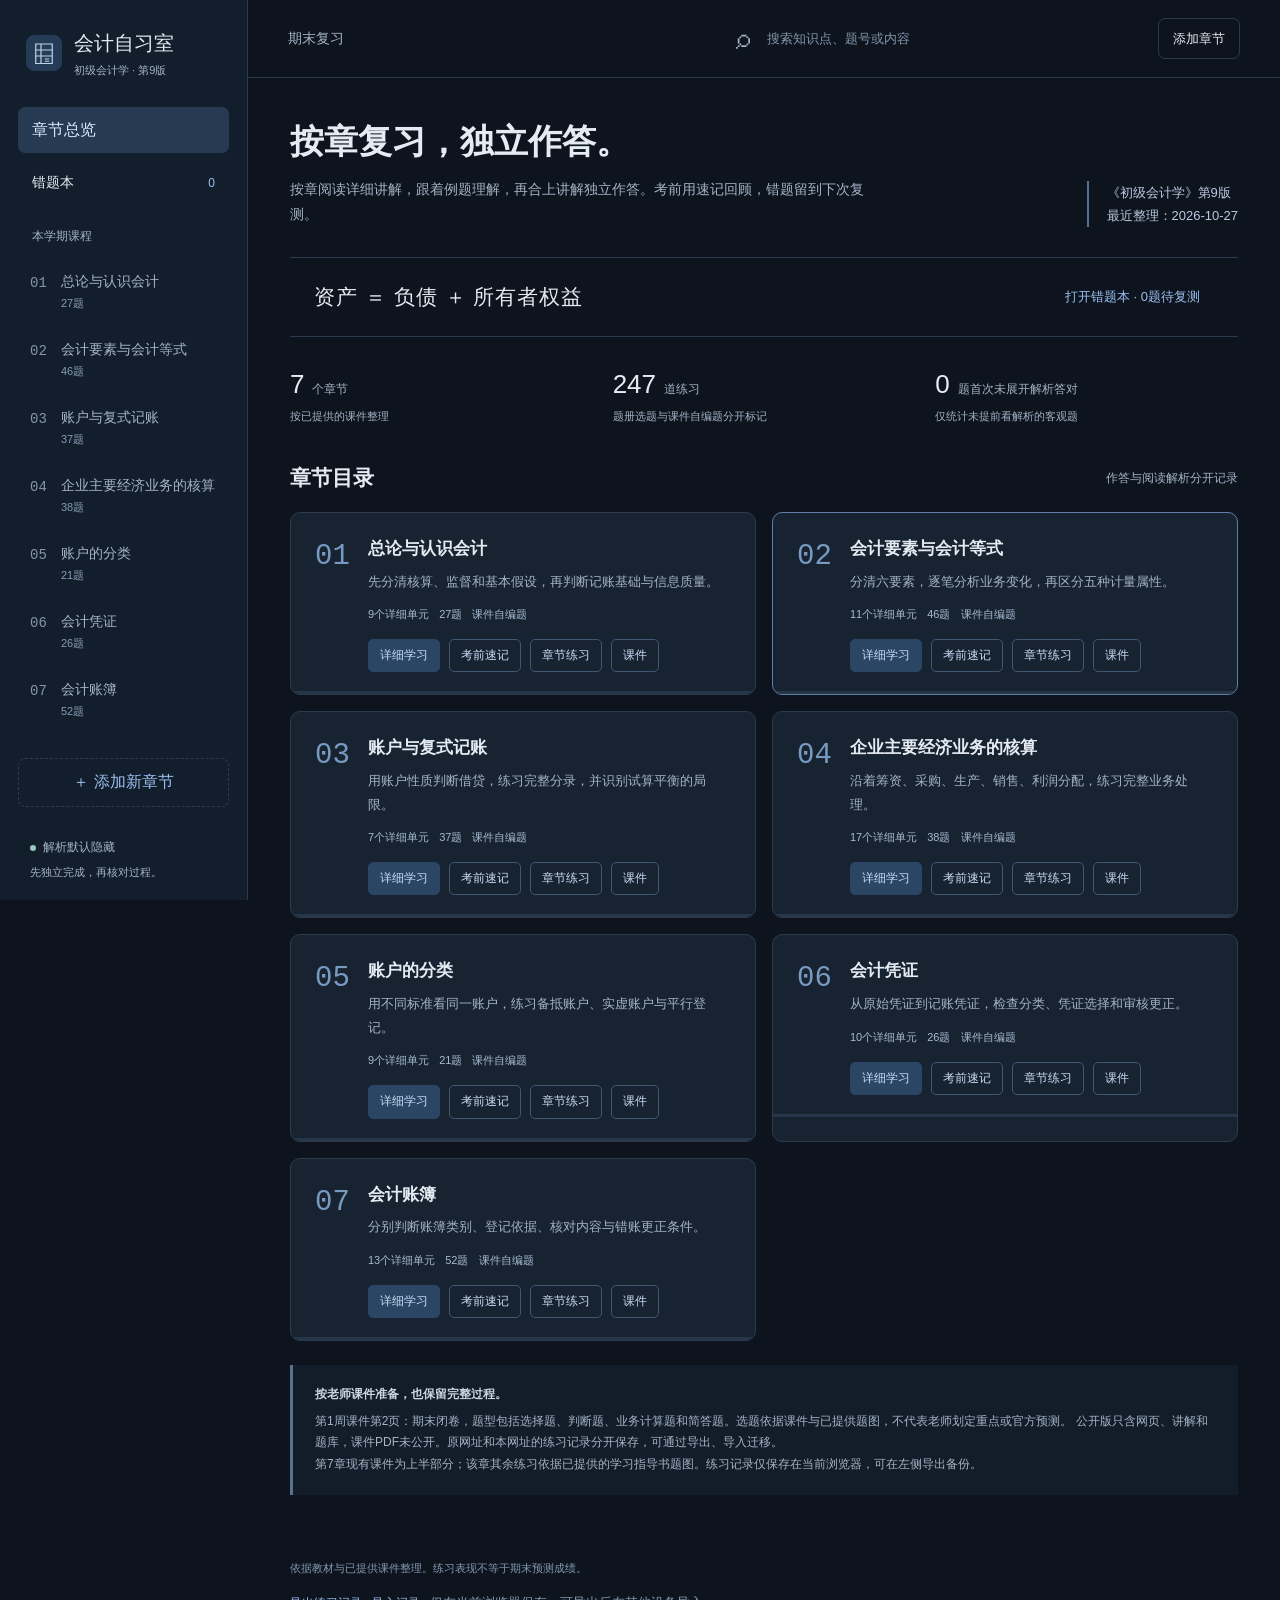
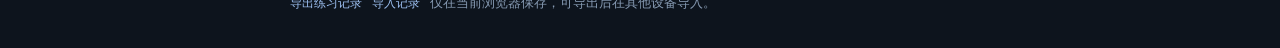
==== accounting/index.html @ 80d0d41a "Publish automatic explanations after submission" ====
<!doctype html>
<html lang="zh-CN">
<head>
<meta charset="utf-8">
<meta name="viewport" content="width=device-width,initial-scale=1">
<meta name="theme-color" content="#0d141d">
<meta name="description" content="《初级会计学》第9版期末复习。按章节学习知识点、独立做题和核对解析。">
<title>会计自习室｜初级会计学第9版</title>
<link rel="icon" href="icon.svg" type="image/svg+xml">
<link rel="stylesheet" href="style.css">
<link rel="stylesheet" href="learning.css">
<script src="logic.js" defer></script><script src="learning.js" defer></script><script src="app.js?v=20261027-submit" defer></script>
</head>
<body>
<a class="skip" href="#content">跳到内容</a>
<aside class="sidebar" aria-label="课程导航">
  <a class="brand" href="#home"><img src="icon.svg" alt="" width="36" height="36"><span>会计自习室<small>初级会计学 · 第9版</small></span></a>
  <a class="nav-home" href="#home">章节总览</a><a class="nav-wrongs" href="#wrongs">错题本 <span id="wrong-badge">0</span></a>
  <p class="side-caption">本学期课程</p><nav id="chapter-nav" aria-label="章节目录"></nav>
  <button class="add-chapter" data-action="add">＋ 添加新章节</button>
  <div class="side-bottom"><span class="status-dot"></span>解析默认隐藏<p>先独立完成，再核对过程。</p><button class="text-button" data-action="export">导出练习记录</button><button class="text-button" data-action="import">导入记录</button><small>练习记录保存在当前浏览器。</small></div>
</aside>
<div class="workspace">
 <header class="topbar"><a href="#home" class="mobile-brand">会计自习室</a><span class="top-caption">期末复习</span><label class="search-label"><span aria-hidden="true">⌕</span><input id="search" type="search" placeholder="搜索知识点、题号或内容" aria-label="搜索知识点、题号或内容"></label><button class="quiet-button" data-action="add">添加章节</button></header>
 <main id="content" tabindex="-1"><p class="loading">正在载入章节与题目……</p></main>
 <footer class="site-footer"><p>依据教材与已提供课件整理。练习表现不等于期末预测成绩。</p><p><button class="text-button" data-action="export">导出练习记录</button><button class="text-button" data-action="import">导入记录</button><span class="small">仅在当前浏览器保存，可导出后在其他设备导入。</span></p></footer>
</div>
<dialog id="add-dialog" aria-labelledby="add-title"><form id="update-form"><div class="dialog-heading"><h2 id="add-title">继续添加一章</h2><button type="button" data-action="close-dialog" class="icon-button" aria-label="关闭">×</button></div><p>把新课件发到创建本网站的那段对话。我会整理新章节，再更新同一个网址。</p><ol class="steps"><li>在原对话附上 PDF、PPT 或清晰截图。</li><li>说明章号、教材版本，以及老师要求的范围。</li><li>我核对课件，补知识点、题目和解析，再发布更新。</li></ol><div class="field-row"><label>章号<input id="new-number" type="number" min="1" max="99" required></label><label>章节名称<input id="new-title" placeholder="例如：成本计算" maxlength="80"></label></div><label>老师要求或你的薄弱点<textarea id="new-notes" rows="3" placeholder="可不填。例如：需要多练业务计算题。" maxlength="1000"></textarea></label><button class="primary" type="submit">生成可复制的更新请求</button><div id="update-result" hidden><label>连同课件一起发到原对话<textarea id="update-request" rows="7" readonly></textarea></label><button class="quiet-button" type="button" data-action="copy-update">复制请求</button></div><p class="muted small">按你选择的方式，通过对话更新；此页面不调用付费 API，也不会自动上传文件。</p></form></dialog>
<input id="import-file" type="file" accept="application/json,.json" hidden>
<div id="toast" role="status" aria-live="polite"></div>
</body></html>
---- accounting/style.css ----
:root{color-scheme:dark;--bg:#0d141d;--sidebar:#121e2b;--surface:#172331;--soft:#1c2b3c;--line:#2b3b4d;--text:#e5ebf2;--muted:#a4b3c6;--blue:#9cbff0;--mint:#98c9be;--warn:#e0bd8d;--red:#eda8a8}*{box-sizing:border-box}body{margin:0;background:var(--bg);color:var(--text);font:16px/1.8 DengXian,"Microsoft YaHei",sans-serif}button,input,select,textarea{font:inherit}button,a,input,select,textarea,summary{-webkit-tap-highlight-color:transparent}button{cursor:pointer}a{color:var(--blue);text-decoration:none}a:hover{text-decoration:underline}button{color:inherit}button:disabled{cursor:not-allowed;opacity:.45}button:focus-visible,a:focus-visible,input:focus-visible,textarea:focus-visible,select:focus-visible,summary:focus-visible{outline:3px solid var(--blue);outline-offset:4px}button,input,select,textarea{border:1px solid var(--line);border-radius:7px}input,textarea,select{background:#101b27;color:var(--text);padding:10px 12px;max-width:100%}textarea{resize:vertical}input::placeholder,textarea::placeholder{color:#8295ac}button{background:var(--soft);padding:9px 15px}button:hover{background:#263b52}h1,h2,h3,p{margin:0}h1,h2{font-family:"Noto Serif SC",SimSun,serif;font-weight:600}h1{font-size:34px;line-height:1.5}h2{font-size:24px;line-height:1.6}h3{font-size:18px;line-height:1.7}p+p{margin-top:12px}.muted{color:var(--muted)}.small{font-size:13px}.skip{position:fixed;top:-100px;left:20px;z-index:100;background:var(--blue);color:#101923;padding:12px}.skip:focus{top:10px}.sidebar{width:248px;position:fixed;inset:0 auto 0 0;background:var(--sidebar);padding:28px 18px 20px;display:flex;flex-direction:column;border-right:1px solid var(--line);overflow:auto}.brand{display:flex;gap:12px;align-items:center;color:var(--text);font-size:20px;line-height:1.5;padding:0 8px 28px}.brand:hover{text-decoration:none}.brand small{display:block;font-size:11px;color:var(--muted);margin-top:4px}.nav-home{display:block;color:var(--text);padding:9px 14px;border-radius:7px;margin-bottom:20px}.nav-home.active,.chapter-link.active{background:#263b52;color:#d8e8ff}.side-caption{font-size:12px;color:var(--muted);padding:0 14px;margin-bottom:8px}.chapter-link{display:flex;gap:11px;color:var(--muted);align-items:flex-start;padding:11px 12px;border-radius:7px;margin:3px 0;line-height:1.6}.chapter-link:hover{text-decoration:none;background:#1d2d40;color:var(--text)}.chapter-no{font:14px/1.8 Consolas,monospace;opacity:.8;min-width:20px;padding-top:1px}.chapter-link span:last-child{font-size:14px}.chapter-link small{display:block;font-size:11px;color:#879cb5;margin-top:3px}.add-chapter{margin-top:23px;border-style:dashed;background:transparent;color:var(--blue)}.side-bottom{margin-top:auto;padding:30px 12px 0;font-size:12px;color:var(--muted)}.side-bottom p{font-size:11px;margin:5px 0 10px}.side-bottom small{display:block;font-size:10px;margin-top:7px}.status-dot{display:inline-block;width:6px;height:6px;background:var(--mint);border-radius:50%;margin-right:7px}.text-button{border:0;background:transparent;padding:3px 0;color:var(--blue);font-size:12px;margin-right:10px}.workspace{margin-left:248px;min-height:100vh}.topbar{height:78px;border-bottom:1px solid var(--line);display:flex;align-items:center;gap:22px;padding:0 40px}.top-caption{font-size:14px;color:var(--muted)}.search-label{display:flex;align-items:center;gap:10px;margin-left:auto;width:min(400px,60%)}.search-label>span{font-size:28px;color:var(--muted)}.search-label input{width:100%;border:0;background:transparent;font-size:13px;padding:7px}.quiet-button{background:transparent;font-size:13px;padding:8px 14px}.mobile-brand{display:none}main{padding:38px 42px 44px;max-width:1400px;margin:0 auto;min-height:75vh}.loading{padding:100px 0;color:var(--muted)}.home-heading{display:flex;justify-content:space-between;gap:36px;align-items:flex-end}.home-heading .intro{max-width:600px}.home-heading .intro p{margin-top:10px;color:var(--muted);font-size:14px}.edition-stamp{border-left:2px solid #536f91;padding-left:18px;color:#bbcae0;font-size:13px;flex-shrink:0}.equation-strip{margin:30px 0 22px;padding:19px 24px;border-top:1px solid var(--line);border-bottom:1px solid var(--line);display:flex;align-items:center;justify-content:space-between;gap:15px}.equation{font:21px/1.6 Consolas,"Microsoft YaHei",sans-serif;letter-spacing:1px}.equation-note{font-size:12px;color:var(--muted)}.overview{display:grid;grid-template-columns:1fr 1fr 1fr;gap:20px;margin-bottom:30px}.overview>div{font-size:12px;color:var(--muted);padding:5px 0}.overview strong{font:26px/1.6 Consolas,sans-serif;color:var(--text);margin-right:8px}.overview small{display:block;font-size:11px;margin-top:2px}.section-heading{display:flex;align-items:center;justify-content:space-between;margin:12px 0 16px}.section-heading h2{font-size:21px}.section-heading span{font-size:12px;color:var(--muted)}.chapter-grid{display:grid;grid-template-columns:repeat(2,minmax(0,1fr));gap:16px}.chapter-card{background:var(--surface);border:1px solid var(--line);border-radius:10px;overflow:hidden}.chapter-card.current{border-color:#5d7fa9}.card-head{display:flex;align-items:flex-start;gap:15px;padding:22px 24px 12px}.large-no{font:29px/1.5 Consolas,monospace;color:#7899c0;width:38px;flex-shrink:0}.chapter-card h3{font-size:17px}.chapter-card p{font-size:13px;color:var(--muted);margin-top:6px}.card-body{padding:0 24px 19px 77px}.card-meta{display:flex;gap:10px;flex-wrap:wrap;font-size:11px;color:#a7bbd1;margin-bottom:14px}.card-actions{display:flex;gap:9px;flex-wrap:wrap}.card-actions a{border:1px solid #405773;border-radius:5px;padding:5px 11px;font-size:12px;color:#c9ddf6}.card-actions a:first-child{background:#2b4564;border-color:#2b4564}.card-actions a:hover{text-decoration:none;background:#355371}.chapter-progress{height:3px;background:#263648}.chapter-progress i{display:block;background:#84aaa0;height:100%}.course-note{margin-top:24px;padding:19px 22px;background:#121d29;border-left:3px solid #58718e;font-size:12px;color:var(--muted)}.course-note strong{display:block;color:#c9d5e4;margin-bottom:5px}.chapter-header .breadcrumb{font-size:12px;color:var(--muted);margin-bottom:12px}.chapter-header p{color:var(--muted);margin-top:10px;font-size:14px;max-width:760px}.chapter-header h1{font-size:30px}.chapter-header .scope{font-size:12px;color:var(--warn);margin-top:10px}.tabs{display:flex;gap:24px;border-bottom:1px solid var(--line);margin:28px 0}.tab{padding:12px 0;color:var(--muted);font-size:14px;position:relative}.tab.active{color:var(--blue)}.tab.active:after{content:"";height:2px;background:var(--blue);position:absolute;bottom:-1px;left:0;right:0}.tab:hover{text-decoration:none}.knowledge-list{max-width:900px}.knowledge-item{padding:23px 0;border-bottom:1px solid var(--line);display:grid;grid-template-columns:190px 1fr;gap:28px}.knowledge-item h3{font-size:17px;color:#d6e4f6}.knowledge-item p{font-size:15px;line-height:1.95}.source-note{font-size:11px;color:#8ca2bd;margin-top:9px}.primary{background:#a9c5eb;color:#102035;border-color:#a9c5eb;font-weight:600}.primary:hover{background:#bfd5f2}.knowledge-cta{margin-top:30px;display:flex;gap:18px;align-items:center}.knowledge-cta span{font-size:12px;color:var(--muted)}.practice-stats{display:flex;gap:20px;flex-wrap:wrap;padding:13px 0 20px;font-size:12px;color:var(--muted)}.practice-stats strong{color:var(--text);font-size:18px;margin-right:4px}.practice-toolbar{display:flex;align-items:center;gap:12px;margin-bottom:18px}.practice-toolbar select{padding:7px 10px;font-size:13px}.practice-toolbar .counter{margin-left:auto;color:var(--muted);font-size:13px}.practice-layout{display:grid;grid-template-columns:minmax(0,1fr) 154px;gap:20px}.question-panel{background:var(--surface);border:1px solid var(--line);border-radius:10px;padding:26px 30px;min-width:0}.question-meta{display:flex;align-items:center;gap:9px;flex-wrap:wrap;font-size:11px;color:var(--muted);margin-bottom:20px}.tag{padding:2px 9px;background:#24374e;color:#bad2ee;border-radius:4px}.question-meta .question-id{color:#d3dfee;font-family:Consolas,monospace}.question-meta .bookmark{margin-left:auto;background:transparent;border:0;padding:0 4px;font-size:21px;color:#a8b9cc}.question-meta .bookmark.saved{color:#e2bf85}.question-stem{font-size:18px;line-height:2;white-space:pre-wrap}.answer-options{display:grid;gap:11px;margin-top:25px;border:0;padding:0;min-width:0}.answer-option{display:flex;gap:12px;align-items:flex-start;padding:12px 15px;border:1px solid #34485f;border-radius:7px;cursor:pointer;font-size:15px}.answer-option:hover{background:#203449}.answer-option:has(input:checked){background:#263e5b;border-color:#8eb5e5}.answer-option input{margin:7px 0 0;accent-color:#a7c9f5;width:15px;height:15px;flex-shrink:0}.answer-option input:disabled{cursor:not-allowed}.answer-option .letter{color:#a9bfd9;min-width:18px}.question-panel textarea.work{display:block;width:100%;margin-top:22px;min-height:210px;font-size:16px;line-height:1.9}.submit-row{display:flex;align-items:center;gap:14px;flex-wrap:wrap;margin-top:25px}.submit-row span{font-size:12px;color:var(--muted)}.verdict{margin-top:18px;padding:12px 15px;font-size:13px;border-left:3px solid var(--mint);background:#1b3333}.verdict.wrong{background:#352c29;border-color:var(--warn)}.verdict.seen{background:#253044;border-color:#8aabd4}.solution{margin-top:74px;border-top:1px dashed #40536a;padding-top:16px}.solution summary{cursor:pointer;color:var(--blue);font-size:14px;padding:8px 0}.solution-content{padding:24px 0 6px;font-size:15px;line-height:1.95;overflow-wrap:anywhere}.solution-content p{white-space:pre-line;margin-bottom:15px}.solution-content ul{padding-left:24px}.formula{white-space:pre-wrap;background:#101b28;padding:15px;font-family:Consolas,"Microsoft YaHei",sans-serif;line-height:1.9}.solution-content table{width:100%;border-collapse:collapse;font-size:13px;margin:18px 0}.solution-content td,.solution-content th{border:1px solid #3a4f66;padding:9px;text-align:left}.self-assessment{margin-top:20px;padding-top:15px;border-top:1px solid var(--line)}.self-assessment p{font-size:12px;color:var(--muted)}.self-assessment button{font-size:12px;margin:9px 7px 0 0}.question-pager{display:flex;justify-content:space-between;gap:20px;margin-top:28px}.question-pager button{font-size:13px;background:transparent}.question-map{align-self:start;position:sticky;top:20px}.question-map h3{font-size:12px;color:var(--muted);font-weight:400;margin-bottom:14px}.number-grid{display:grid;grid-template-columns:repeat(4,1fr);gap:6px}.number-grid button{padding:3px 0;font-size:12px;line-height:2;background:transparent}.number-grid button.current{border-color:var(--blue);background:#2a4260}.number-grid button.correct{color:#b1dbcf}.number-grid button.wrong{color:#e5bd87}.map-legend{font-size:10px;color:#8fa3bb;margin-top:15px;line-height:2}.empty{padding:45px 20px;border:1px dashed var(--line);color:var(--muted);text-align:center}.empty p{font-size:14px}.empty button{margin-top:15px}.source-buttons{display:flex;gap:10px;flex-wrap:wrap;margin-bottom:20px}.source-buttons a{border:1px solid var(--line);border-radius:6px;padding:8px 12px;font-size:12px}.source-viewer{width:100%;height:72vh;border:1px solid var(--line);border-radius:7px;background:white}.source-explanation{font-size:12px;color:var(--muted);margin-bottom:20px}.search-result{padding:18px 0;border-bottom:1px solid var(--line)}.search-result a{font-size:16px}.search-result p{font-size:13px;color:var(--muted);margin-top:5px}.site-footer{padding:20px 42px 30px;font-size:11px;color:#8599b1}dialog{background:#172331;color:var(--text);border:1px solid #506782;border-radius:12px;width:min(620px,calc(100vw - 28px));max-height:90vh;padding:26px;line-height:1.8}dialog::backdrop{background:#050a10c9}.dialog-heading{display:flex;align-items:center;justify-content:space-between;gap:20px;margin-bottom:18px}.dialog-heading h2{font-size:24px}.icon-button{background:transparent;border:0;font-size:25px;padding:0 6px}.steps{padding-left:25px;font-size:14px;color:#bac9da;margin:18px 0}dialog label{display:block;font-size:13px;color:#c4d2e2;margin-top:12px}dialog input,dialog textarea{display:block;width:100%;margin-top:6px}.field-row{display:grid;grid-template-columns:90px 1fr;gap:15px}dialog .primary{margin-top:18px}#update-result{margin-top:20px;border-top:1px solid var(--line);padding-top:5px}#update-result button{margin-top:10px}dialog .small{margin-top:18px}#toast{position:fixed;bottom:28px;left:50%;transform:translateX(-50%);background:#d7e4f3;color:#162336;padding:11px 20px;border-radius:7px;font-size:13px;max-width:90vw;z-index:50;display:none}#toast.show{display:block}@media(min-width:1600px){main{padding-left:60px;padding-right:60px}}@media(max-width:1150px){.sidebar{width:220px}.workspace{margin-left:220px}main{padding:30px 26px}.topbar{padding:0 26px}.practice-layout{grid-template-columns:minmax(0,1fr)}.question-map{position:static;order:-1}.number-grid{display:flex;flex-wrap:wrap;gap:5px}.number-grid button{width:30px}.question-map h3,.map-legend{display:none}.card-head{padding:18px 18px 10px}.card-body{padding:0 18px 18px 67px}.large-no{width:34px}.home-heading{align-items:flex-start}.edition-stamp{display:none}.equation-note{display:none}}@media(max-width:760px){.sidebar{display:none}.workspace{margin-left:0}.topbar{height:auto;min-height:68px;padding:14px 18px;gap:12px;flex-wrap:wrap}.top-caption{display:none}.mobile-brand{display:block;color:var(--text);font-size:17px;font-weight:600}.search-label{order:3;width:100%;border-top:1px solid var(--line);padding-top:6px}.topbar>.quiet-button{margin-left:auto}.search-label input{font-size:14px}main{padding:25px 18px 35px}h1{font-size:28px}.home-heading .intro p{font-size:13px}.equation-strip{padding:16px 0;margin:24px 0 14px}.equation{font-size:18px;letter-spacing:0}.overview{gap:12px;margin-bottom:23px}.overview strong{display:block;font-size:25px}.overview small{font-size:10px}.chapter-grid{grid-template-columns:1fr}.section-heading span{font-size:10px}.card-head{padding:20px 20px 11px}.card-body{padding:0 20px 20px 69px}.chapter-header h1{font-size:25px}.knowledge-item{grid-template-columns:1fr;gap:9px;padding:21px 0}.knowledge-item p{font-size:15px}.knowledge-item h3{font-size:17px}.knowledge-cta{align-items:flex-start;flex-direction:column;gap:9px}.tabs{margin:22px 0;gap:23px}.question-panel{padding:22px 18px}.question-stem{font-size:17px}.practice-stats{gap:8px 18px}.answer-option{font-size:15px;padding:10px 12px}.question-meta{gap:7px}.question-pager{gap:12px}.solution{margin-top:90px}.site-footer{padding:15px 18px 25px}.practice-toolbar{gap:8px;flex-wrap:wrap}.practice-toolbar select{max-width:150px}.source-viewer{height:60vh}dialog{padding:22px}.source-buttons a{font-size:11px;overflow-wrap:anywhere}table{display:block;overflow-x:auto}.number-grid{max-width:100%}}@media(prefers-reduced-motion:reduce){*{scroll-behavior:auto!important}}

.nav-wrongs{display:flex;justify-content:space-between;align-items:center;color:var(--text);padding:9px 14px;border-radius:7px;margin-top:-12px;margin-bottom:22px;font-size:14px}.nav-wrongs span{font:12px Consolas,sans-serif;color:var(--blue)}.nav-wrongs.active{background:#263b52}.wrong-tabs{display:flex;gap:10px;flex-wrap:wrap;margin-bottom:24px}.wrong-tabs button{font-size:13px;background:transparent}.wrong-tabs .selected{background:#2b4564;border-color:#7194c0}.wrong-row{border:1px solid var(--line);background:var(--surface);border-radius:9px;padding:22px 24px;margin:14px 0;display:flex;align-items:center;gap:25px;justify-content:space-between}.wrong-row h3{font-size:16px;font-weight:400}.wrong-row .question-meta{margin-bottom:8px}.wrong-row>.primary{flex-shrink:0;font-size:13px}.equation-strip>a{flex-shrink:0}@media(max-width:760px){.wrong-row{display:block;padding:20px}.wrong-row>.primary{margin-top:16px}.equation-strip{flex-wrap:wrap}.equation-strip>a{font-size:12px}}
---- accounting/learning.css ----
/* Long lessons retain the site's existing dark palette. */
.tabs{gap:clamp(16px,2.2vw,28px);overflow-x:auto;white-space:nowrap;scrollbar-width:thin}
.tab{flex-shrink:0}
.learning-intro{display:flex;justify-content:space-between;align-items:start;gap:24px;margin:4px 0 18px}
.learning-intro h2{font-size:24px;margin:4px 0 8px}
.learning-intro p{font-size:14px;color:var(--muted);max-width:690px}
.learning-intro>a{font-size:12px;white-space:nowrap}
.eyebrow{font:11px/1.8 Consolas,DengXian,sans-serif;letter-spacing:1.1px;color:var(--mint)}
.requirement-note{font-size:12px;color:var(--muted);border-bottom:1px solid var(--line);padding:0 0 20px;margin-bottom:24px}
.gap-note{font-size:13px;color:var(--warn);background:#28251f;border:1px solid #5b4b35;border-radius:6px;padding:15px 18px;margin:14px 0 24px}
.learning-layout{display:grid;grid-template-columns:186px minmax(0,1fr);gap:30px;align-items:start}
.lesson-toc{position:sticky;top:22px;max-height:calc(100vh - 50px);overflow-y:auto;scrollbar-width:thin;padding-right:9px}
.lesson-toc strong{display:block;color:var(--muted);font-size:12px;margin-bottom:13px}
.lesson-toc a{display:flex;align-items:baseline;gap:9px;padding:9px 2px;border-bottom:1px solid #243447;color:#a9bcd3;font-size:12px;line-height:1.7}
.lesson-toc a span{color:#748fab;font:11px Consolas,monospace;flex-shrink:0}
.lesson-toc a:hover,.lesson-toc a[aria-current]{color:var(--text);text-decoration:none}
.lesson-toc a[aria-current]{border-left:2px solid var(--blue);padding-left:8px}
.lesson-toc .toc-practice{color:var(--blue);margin-top:14px;border:0}
.lesson-list{min-width:0;max-width:850px}
.lesson-unit{padding:26px 28px;margin:0 0 32px;border:1px solid var(--line);background:var(--surface);border-radius:9px;scroll-margin-top:22px;overflow-wrap:anywhere}
.lesson-unit header{padding-bottom:20px;margin-bottom:23px;border-bottom:1px solid var(--line)}
.lesson-unit h2{font-size:23px;line-height:1.65;margin-top:9px}
.lesson-unit h3{font-size:15px;font-weight:600;color:#cddbef;margin-bottom:10px}
.lesson-meta{display:flex;align-items:center;gap:12px;flex-wrap:wrap}
.requirement{font-size:11px;color:#c0d5ef;background:#263a51;border-radius:4px;padding:2px 9px}
.lesson-unit .source-note{line-height:1.8}
.lesson-unit .source-note a{color:#a1bbd9}
.lesson-explanation{font-size:15px;line-height:2.05}
.lesson-explanation p+p{margin-top:18px}
.lesson-rules{background:#111e2b;border-radius:6px;padding:18px 20px;margin:25px 0}
.lesson-rules ol,.lesson-pitfalls ul{padding-left:22px;margin:0;font-size:14px;line-height:1.95}
.lesson-rules li+li,.lesson-pitfalls li+li{margin-top:10px}
.lesson-pitfalls{border-left:2px solid #a18c6d;padding:2px 0 2px 18px;margin:24px 0;color:#c8c0b2}
.teaching-example{margin-top:30px;padding:22px;background:#111d28;border:1px solid #34465a;border-radius:6px}
.example-heading{display:flex;justify-content:space-between;gap:10px;align-items:center;color:#c3d8f3;font-size:13px;margin-bottom:16px}
.example-heading small{font-size:11px;color:var(--muted)}
.example-stem{font-size:15px;line-height:1.95;white-space:pre-line}
.teaching-solution{margin-top:28px;border-top:1px dashed #40536a;padding-top:12px}
.teaching-solution summary{font-size:13px;cursor:pointer;color:var(--blue);padding:8px 0}
.example-solution{padding:18px 0 8px;font-size:14px;line-height:2.05;overflow-wrap:anywhere}
.example-solution p+p{margin-top:15px}
.lesson-practice{padding:24px 0 8px}
.lesson-practice>p{font-size:12px;color:var(--muted);margin-bottom:14px}
.related-practice{display:flex;flex-wrap:wrap;gap:8px}
.related-practice>a{border:1px solid #425c77;border-radius:5px;padding:6px 11px;font-size:12px;background:#1b2d40}
.related-practice small{display:block;font-size:10px;color:var(--muted)}
.related-practice>a:hover{text-decoration:none;background:#2a4059}
.back-toc{display:block;font-size:11px;color:var(--muted);margin-top:17px;text-align:right}
.source-goals{padding:17px 20px;border:1px solid var(--line);margin:15px 0;border-radius:7px}
.source-goals strong{font-size:13px}.source-goals p{font-size:13px;color:var(--muted);margin-top:7px}
.source-corrections,.question-errata{margin:18px 0;padding:18px;border-left:3px solid #c5a57b;background:#29251e;font-size:13px;color:#dcccb6}
.source-corrections h3{font-size:15px;margin-bottom:12px}
.coverage-table{margin:24px 0}.coverage-table>summary{cursor:pointer;color:var(--blue);padding:15px 0;font-size:14px}
.table-scroll{max-width:100%;overflow:auto;max-height:660px;border:1px solid var(--line)}
.table-scroll table{width:100%;min-width:620px;border-collapse:collapse;font-size:12px;table-layout:fixed}
.table-scroll th,.table-scroll td{padding:13px 14px;vertical-align:top;text-align:left;border-bottom:1px solid var(--line);overflow-wrap:anywhere}
.table-scroll th{background:#1e3044;position:sticky;top:0;z-index:1}
.table-scroll th:first-child{width:80px}.table-scroll th:nth-child(2){width:35%}
.table-scroll td small{display:block;color:var(--muted);font-size:10px;margin-top:6px}
.audit-practice{display:flex;flex-wrap:wrap;gap:3px 9px;margin-top:9px}
.audit-practice a{font-size:10px}.audit-practice small{display:none!important}
.self-check{font-size:13px;padding:15px;background:#101d2a;margin:22px 0}.self-check ul{padding-left:20px}
.question-errata p{font-size:13px;margin-top:7px}
@media(max-width:1150px){.learning-layout{grid-template-columns:155px minmax(0,1fr);gap:18px}.lesson-unit{padding:23px 22px}.learning-intro{display:block}.learning-intro>a{display:inline-block;margin-top:12px}}
@media(max-width:760px){.tabs{gap:22px}.tab{font-size:13px}.learning-layout{display:block}.lesson-toc{position:static;max-height:285px;padding:14px 16px;background:#111e2c;border:1px solid var(--line);border-radius:7px;margin-bottom:24px}.lesson-toc a{font-size:13px;padding:9px 0}.lesson-unit{padding:22px 18px;scroll-margin-top:15px}.lesson-unit h2{font-size:21px}.learning-intro h2{font-size:22px}.lesson-explanation{font-size:15px}.lesson-rules{padding:17px 15px}.teaching-example{padding:18px 15px}.related-practice{gap:8px}.table-scroll table{display:table}.gap-note{padding:14px}.source-goals{padding:15px}}
@media print{.teaching-solution,.solution{display:none}.sidebar,.topbar,.lesson-toc{display:none}.workspace{margin:0}.learning-layout{display:block}}
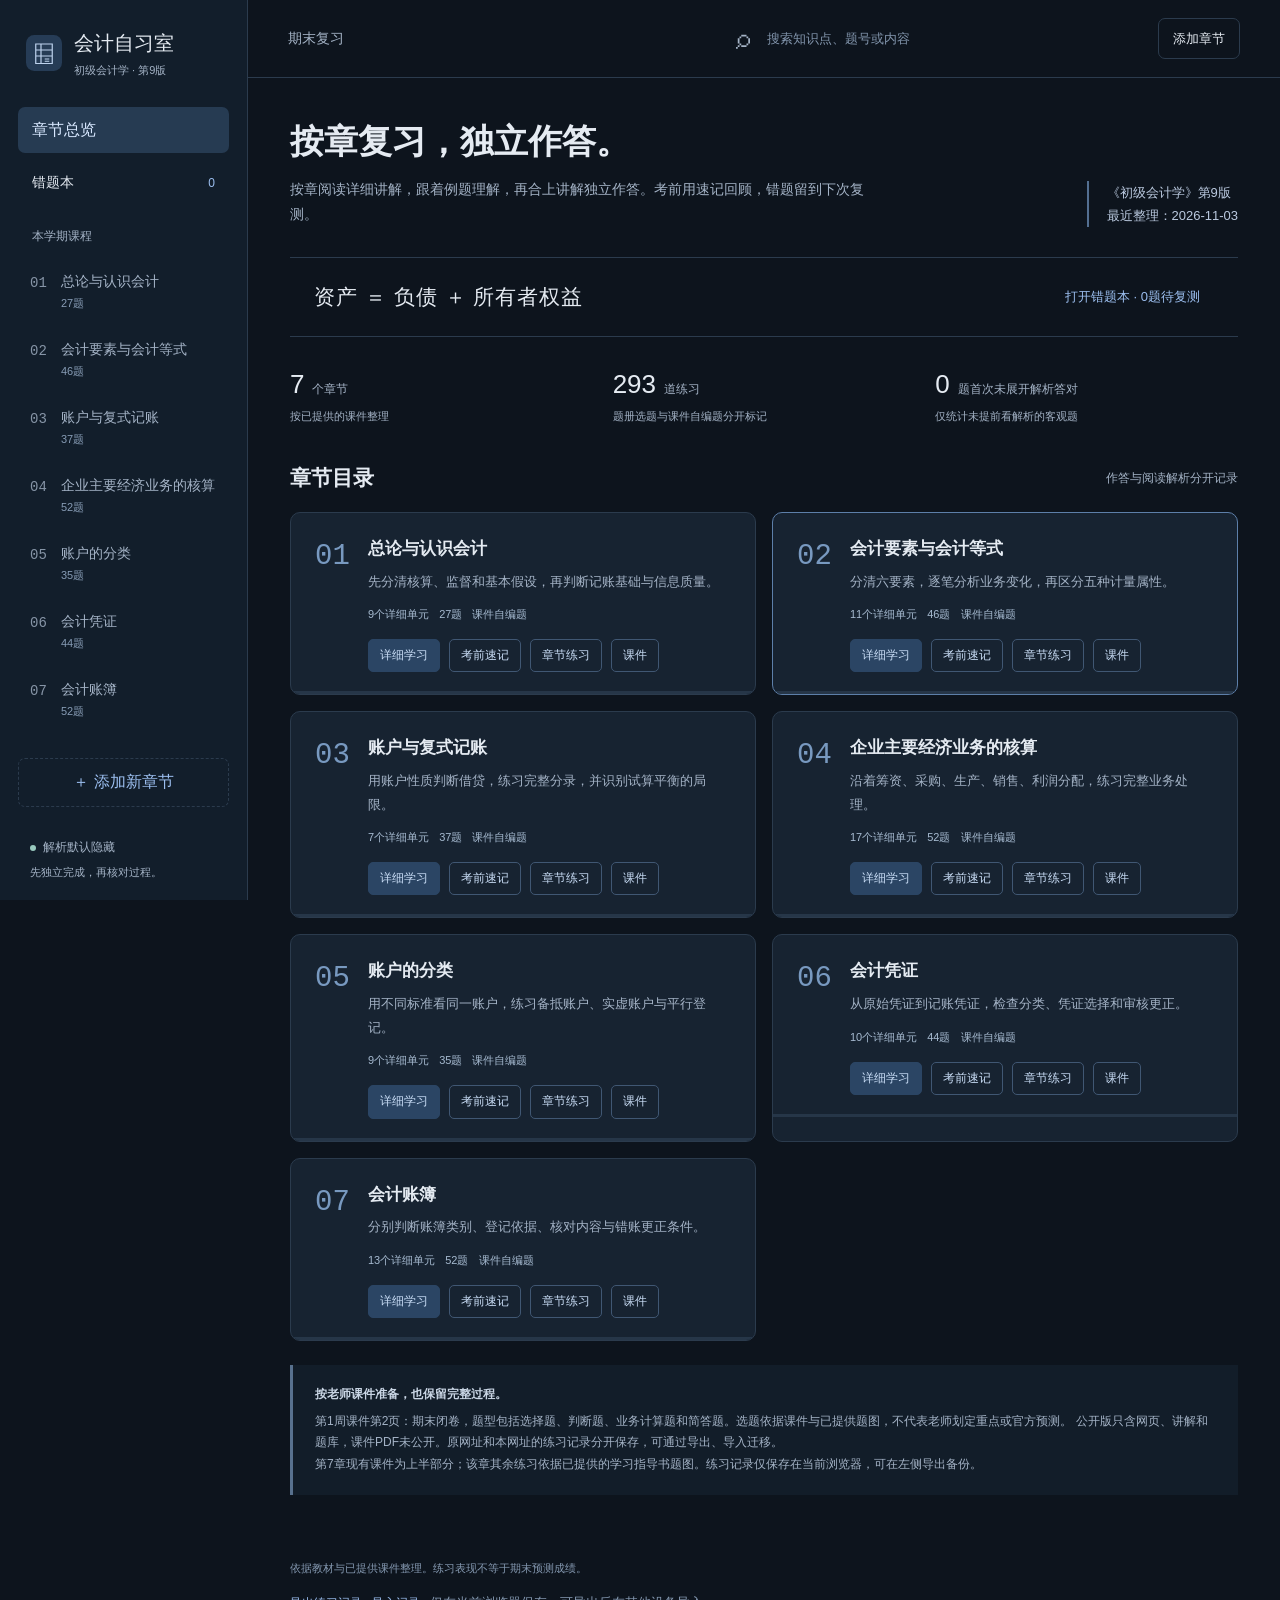
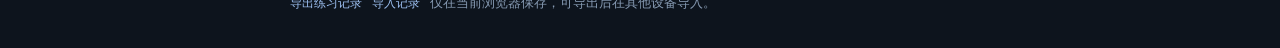
==== commit f67342c1: "Publish chapter 4 account overview" ====
--- a/accounting/index.html
+++ b/accounting/index.html
@@ -7,9 +7,9 @@
 <meta name="description" content="《初级会计学》第9版期末复习。按章节学习知识点、独立做题和核对解析。">
 <title>会计自习室｜初级会计学第9版</title>
 <link rel="icon" href="icon.svg" type="image/svg+xml">
-<link rel="stylesheet" href="style.css">
-<link rel="stylesheet" href="learning.css">
-<script src="logic.js" defer></script><script src="learning.js" defer></script><script src="app.js?v=20261027-submit" defer></script>
+<link rel="stylesheet" href="style.css?v=20261027-map">
+<link rel="stylesheet" href="learning.css?v=20261103-overview">
+<script src="logic.js" defer></script><script src="learning.js?v=20261103-overview" defer></script><script src="app.js?v=20261103-overview" defer></script>
 </head>
 <body>
 <a class="skip" href="#content">跳到内容</a>
--- a/accounting/style.css
+++ b/accounting/style.css
@@ -1,3 +1,3 @@
-:root{color-scheme:dark;--bg:#0d141d;--sidebar:#121e2b;--surface:#172331;--soft:#1c2b3c;--line:#2b3b4d;--text:#e5ebf2;--muted:#a4b3c6;--blue:#9cbff0;--mint:#98c9be;--warn:#e0bd8d;--red:#eda8a8}*{box-sizing:border-box}body{margin:0;background:var(--bg);color:var(--text);font:16px/1.8 DengXian,"Microsoft YaHei",sans-serif}button,input,select,textarea{font:inherit}button,a,input,select,textarea,summary{-webkit-tap-highlight-color:transparent}button{cursor:pointer}a{color:var(--blue);text-decoration:none}a:hover{text-decoration:underline}button{color:inherit}button:disabled{cursor:not-allowed;opacity:.45}button:focus-visible,a:focus-visible,input:focus-visible,textarea:focus-visible,select:focus-visible,summary:focus-visible{outline:3px solid var(--blue);outline-offset:4px}button,input,select,textarea{border:1px solid var(--line);border-radius:7px}input,textarea,select{background:#101b27;color:var(--text);padding:10px 12px;max-width:100%}textarea{resize:vertical}input::placeholder,textarea::placeholder{color:#8295ac}button{background:var(--soft);padding:9px 15px}button:hover{background:#263b52}h1,h2,h3,p{margin:0}h1,h2{font-family:"Noto Serif SC",SimSun,serif;font-weight:600}h1{font-size:34px;line-height:1.5}h2{font-size:24px;line-height:1.6}h3{font-size:18px;line-height:1.7}p+p{margin-top:12px}.muted{color:var(--muted)}.small{font-size:13px}.skip{position:fixed;top:-100px;left:20px;z-index:100;background:var(--blue);color:#101923;padding:12px}.skip:focus{top:10px}.sidebar{width:248px;position:fixed;inset:0 auto 0 0;background:var(--sidebar);padding:28px 18px 20px;display:flex;flex-direction:column;border-right:1px solid var(--line);overflow:auto}.brand{display:flex;gap:12px;align-items:center;color:var(--text);font-size:20px;line-height:1.5;padding:0 8px 28px}.brand:hover{text-decoration:none}.brand small{display:block;font-size:11px;color:var(--muted);margin-top:4px}.nav-home{display:block;color:var(--text);padding:9px 14px;border-radius:7px;margin-bottom:20px}.nav-home.active,.chapter-link.active{background:#263b52;color:#d8e8ff}.side-caption{font-size:12px;color:var(--muted);padding:0 14px;margin-bottom:8px}.chapter-link{display:flex;gap:11px;color:var(--muted);align-items:flex-start;padding:11px 12px;border-radius:7px;margin:3px 0;line-height:1.6}.chapter-link:hover{text-decoration:none;background:#1d2d40;color:var(--text)}.chapter-no{font:14px/1.8 Consolas,monospace;opacity:.8;min-width:20px;padding-top:1px}.chapter-link span:last-child{font-size:14px}.chapter-link small{display:block;font-size:11px;color:#879cb5;margin-top:3px}.add-chapter{margin-top:23px;border-style:dashed;background:transparent;color:var(--blue)}.side-bottom{margin-top:auto;padding:30px 12px 0;font-size:12px;color:var(--muted)}.side-bottom p{font-size:11px;margin:5px 0 10px}.side-bottom small{display:block;font-size:10px;margin-top:7px}.status-dot{display:inline-block;width:6px;height:6px;background:var(--mint);border-radius:50%;margin-right:7px}.text-button{border:0;background:transparent;padding:3px 0;color:var(--blue);font-size:12px;margin-right:10px}.workspace{margin-left:248px;min-height:100vh}.topbar{height:78px;border-bottom:1px solid var(--line);display:flex;align-items:center;gap:22px;padding:0 40px}.top-caption{font-size:14px;color:var(--muted)}.search-label{display:flex;align-items:center;gap:10px;margin-left:auto;width:min(400px,60%)}.search-label>span{font-size:28px;color:var(--muted)}.search-label input{width:100%;border:0;background:transparent;font-size:13px;padding:7px}.quiet-button{background:transparent;font-size:13px;padding:8px 14px}.mobile-brand{display:none}main{padding:38px 42px 44px;max-width:1400px;margin:0 auto;min-height:75vh}.loading{padding:100px 0;color:var(--muted)}.home-heading{display:flex;justify-content:space-between;gap:36px;align-items:flex-end}.home-heading .intro{max-width:600px}.home-heading .intro p{margin-top:10px;color:var(--muted);font-size:14px}.edition-stamp{border-left:2px solid #536f91;padding-left:18px;color:#bbcae0;font-size:13px;flex-shrink:0}.equation-strip{margin:30px 0 22px;padding:19px 24px;border-top:1px solid var(--line);border-bottom:1px solid var(--line);display:flex;align-items:center;justify-content:space-between;gap:15px}.equation{font:21px/1.6 Consolas,"Microsoft YaHei",sans-serif;letter-spacing:1px}.equation-note{font-size:12px;color:var(--muted)}.overview{display:grid;grid-template-columns:1fr 1fr 1fr;gap:20px;margin-bottom:30px}.overview>div{font-size:12px;color:var(--muted);padding:5px 0}.overview strong{font:26px/1.6 Consolas,sans-serif;color:var(--text);margin-right:8px}.overview small{display:block;font-size:11px;margin-top:2px}.section-heading{display:flex;align-items:center;justify-content:space-between;margin:12px 0 16px}.section-heading h2{font-size:21px}.section-heading span{font-size:12px;color:var(--muted)}.chapter-grid{display:grid;grid-template-columns:repeat(2,minmax(0,1fr));gap:16px}.chapter-card{background:var(--surface);border:1px solid var(--line);border-radius:10px;overflow:hidden}.chapter-card.current{border-color:#5d7fa9}.card-head{display:flex;align-items:flex-start;gap:15px;padding:22px 24px 12px}.large-no{font:29px/1.5 Consolas,monospace;color:#7899c0;width:38px;flex-shrink:0}.chapter-card h3{font-size:17px}.chapter-card p{font-size:13px;color:var(--muted);margin-top:6px}.card-body{padding:0 24px 19px 77px}.card-meta{display:flex;gap:10px;flex-wrap:wrap;font-size:11px;color:#a7bbd1;margin-bottom:14px}.card-actions{display:flex;gap:9px;flex-wrap:wrap}.card-actions a{border:1px solid #405773;border-radius:5px;padding:5px 11px;font-size:12px;color:#c9ddf6}.card-actions a:first-child{background:#2b4564;border-color:#2b4564}.card-actions a:hover{text-decoration:none;background:#355371}.chapter-progress{height:3px;background:#263648}.chapter-progress i{display:block;background:#84aaa0;height:100%}.course-note{margin-top:24px;padding:19px 22px;background:#121d29;border-left:3px solid #58718e;font-size:12px;color:var(--muted)}.course-note strong{display:block;color:#c9d5e4;margin-bottom:5px}.chapter-header .breadcrumb{font-size:12px;color:var(--muted);margin-bottom:12px}.chapter-header p{color:var(--muted);margin-top:10px;font-size:14px;max-width:760px}.chapter-header h1{font-size:30px}.chapter-header .scope{font-size:12px;color:var(--warn);margin-top:10px}.tabs{display:flex;gap:24px;border-bottom:1px solid var(--line);margin:28px 0}.tab{padding:12px 0;color:var(--muted);font-size:14px;position:relative}.tab.active{color:var(--blue)}.tab.active:after{content:"";height:2px;background:var(--blue);position:absolute;bottom:-1px;left:0;right:0}.tab:hover{text-decoration:none}.knowledge-list{max-width:900px}.knowledge-item{padding:23px 0;border-bottom:1px solid var(--line);display:grid;grid-template-columns:190px 1fr;gap:28px}.knowledge-item h3{font-size:17px;color:#d6e4f6}.knowledge-item p{font-size:15px;line-height:1.95}.source-note{font-size:11px;color:#8ca2bd;margin-top:9px}.primary{background:#a9c5eb;color:#102035;border-color:#a9c5eb;font-weight:600}.primary:hover{background:#bfd5f2}.knowledge-cta{margin-top:30px;display:flex;gap:18px;align-items:center}.knowledge-cta span{font-size:12px;color:var(--muted)}.practice-stats{display:flex;gap:20px;flex-wrap:wrap;padding:13px 0 20px;font-size:12px;color:var(--muted)}.practice-stats strong{color:var(--text);font-size:18px;margin-right:4px}.practice-toolbar{display:flex;align-items:center;gap:12px;margin-bottom:18px}.practice-toolbar select{padding:7px 10px;font-size:13px}.practice-toolbar .counter{margin-left:auto;color:var(--muted);font-size:13px}.practice-layout{display:grid;grid-template-columns:minmax(0,1fr) 154px;gap:20px}.question-panel{background:var(--surface);border:1px solid var(--line);border-radius:10px;padding:26px 30px;min-width:0}.question-meta{display:flex;align-items:center;gap:9px;flex-wrap:wrap;font-size:11px;color:var(--muted);margin-bottom:20px}.tag{padding:2px 9px;background:#24374e;color:#bad2ee;border-radius:4px}.question-meta .question-id{color:#d3dfee;font-family:Consolas,monospace}.question-meta .bookmark{margin-left:auto;background:transparent;border:0;padding:0 4px;font-size:21px;color:#a8b9cc}.question-meta .bookmark.saved{color:#e2bf85}.question-stem{font-size:18px;line-height:2;white-space:pre-wrap}.answer-options{display:grid;gap:11px;margin-top:25px;border:0;padding:0;min-width:0}.answer-option{display:flex;gap:12px;align-items:flex-start;padding:12px 15px;border:1px solid #34485f;border-radius:7px;cursor:pointer;font-size:15px}.answer-option:hover{background:#203449}.answer-option:has(input:checked){background:#263e5b;border-color:#8eb5e5}.answer-option input{margin:7px 0 0;accent-color:#a7c9f5;width:15px;height:15px;flex-shrink:0}.answer-option input:disabled{cursor:not-allowed}.answer-option .letter{color:#a9bfd9;min-width:18px}.question-panel textarea.work{display:block;width:100%;margin-top:22px;min-height:210px;font-size:16px;line-height:1.9}.submit-row{display:flex;align-items:center;gap:14px;flex-wrap:wrap;margin-top:25px}.submit-row span{font-size:12px;color:var(--muted)}.verdict{margin-top:18px;padding:12px 15px;font-size:13px;border-left:3px solid var(--mint);background:#1b3333}.verdict.wrong{background:#352c29;border-color:var(--warn)}.verdict.seen{background:#253044;border-color:#8aabd4}.solution{margin-top:74px;border-top:1px dashed #40536a;padding-top:16px}.solution summary{cursor:pointer;color:var(--blue);font-size:14px;padding:8px 0}.solution-content{padding:24px 0 6px;font-size:15px;line-height:1.95;overflow-wrap:anywhere}.solution-content p{white-space:pre-line;margin-bottom:15px}.solution-content ul{padding-left:24px}.formula{white-space:pre-wrap;background:#101b28;padding:15px;font-family:Consolas,"Microsoft YaHei",sans-serif;line-height:1.9}.solution-content table{width:100%;border-collapse:collapse;font-size:13px;margin:18px 0}.solution-content td,.solution-content th{border:1px solid #3a4f66;padding:9px;text-align:left}.self-assessment{margin-top:20px;padding-top:15px;border-top:1px solid var(--line)}.self-assessment p{font-size:12px;color:var(--muted)}.self-assessment button{font-size:12px;margin:9px 7px 0 0}.question-pager{display:flex;justify-content:space-between;gap:20px;margin-top:28px}.question-pager button{font-size:13px;background:transparent}.question-map{align-self:start;position:sticky;top:20px}.question-map h3{font-size:12px;color:var(--muted);font-weight:400;margin-bottom:14px}.number-grid{display:grid;grid-template-columns:repeat(4,1fr);gap:6px}.number-grid button{padding:3px 0;font-size:12px;line-height:2;background:transparent}.number-grid button.current{border-color:var(--blue);background:#2a4260}.number-grid button.correct{color:#b1dbcf}.number-grid button.wrong{color:#e5bd87}.map-legend{font-size:10px;color:#8fa3bb;margin-top:15px;line-height:2}.empty{padding:45px 20px;border:1px dashed var(--line);color:var(--muted);text-align:center}.empty p{font-size:14px}.empty button{margin-top:15px}.source-buttons{display:flex;gap:10px;flex-wrap:wrap;margin-bottom:20px}.source-buttons a{border:1px solid var(--line);border-radius:6px;padding:8px 12px;font-size:12px}.source-viewer{width:100%;height:72vh;border:1px solid var(--line);border-radius:7px;background:white}.source-explanation{font-size:12px;color:var(--muted);margin-bottom:20px}.search-result{padding:18px 0;border-bottom:1px solid var(--line)}.search-result a{font-size:16px}.search-result p{font-size:13px;color:var(--muted);margin-top:5px}.site-footer{padding:20px 42px 30px;font-size:11px;color:#8599b1}dialog{background:#172331;color:var(--text);border:1px solid #506782;border-radius:12px;width:min(620px,calc(100vw - 28px));max-height:90vh;padding:26px;line-height:1.8}dialog::backdrop{background:#050a10c9}.dialog-heading{display:flex;align-items:center;justify-content:space-between;gap:20px;margin-bottom:18px}.dialog-heading h2{font-size:24px}.icon-button{background:transparent;border:0;font-size:25px;padding:0 6px}.steps{padding-left:25px;font-size:14px;color:#bac9da;margin:18px 0}dialog label{display:block;font-size:13px;color:#c4d2e2;margin-top:12px}dialog input,dialog textarea{display:block;width:100%;margin-top:6px}.field-row{display:grid;grid-template-columns:90px 1fr;gap:15px}dialog .primary{margin-top:18px}#update-result{margin-top:20px;border-top:1px solid var(--line);padding-top:5px}#update-result button{margin-top:10px}dialog .small{margin-top:18px}#toast{position:fixed;bottom:28px;left:50%;transform:translateX(-50%);background:#d7e4f3;color:#162336;padding:11px 20px;border-radius:7px;font-size:13px;max-width:90vw;z-index:50;display:none}#toast.show{display:block}@media(min-width:1600px){main{padding-left:60px;padding-right:60px}}@media(max-width:1150px){.sidebar{width:220px}.workspace{margin-left:220px}main{padding:30px 26px}.topbar{padding:0 26px}.practice-layout{grid-template-columns:minmax(0,1fr)}.question-map{position:static;order:-1}.number-grid{display:flex;flex-wrap:wrap;gap:5px}.number-grid button{width:30px}.question-map h3,.map-legend{display:none}.card-head{padding:18px 18px 10px}.card-body{padding:0 18px 18px 67px}.large-no{width:34px}.home-heading{align-items:flex-start}.edition-stamp{display:none}.equation-note{display:none}}@media(max-width:760px){.sidebar{display:none}.workspace{margin-left:0}.topbar{height:auto;min-height:68px;padding:14px 18px;gap:12px;flex-wrap:wrap}.top-caption{display:none}.mobile-brand{display:block;color:var(--text);font-size:17px;font-weight:600}.search-label{order:3;width:100%;border-top:1px solid var(--line);padding-top:6px}.topbar>.quiet-button{margin-left:auto}.search-label input{font-size:14px}main{padding:25px 18px 35px}h1{font-size:28px}.home-heading .intro p{font-size:13px}.equation-strip{padding:16px 0;margin:24px 0 14px}.equation{font-size:18px;letter-spacing:0}.overview{gap:12px;margin-bottom:23px}.overview strong{display:block;font-size:25px}.overview small{font-size:10px}.chapter-grid{grid-template-columns:1fr}.section-heading span{font-size:10px}.card-head{padding:20px 20px 11px}.card-body{padding:0 20px 20px 69px}.chapter-header h1{font-size:25px}.knowledge-item{grid-template-columns:1fr;gap:9px;padding:21px 0}.knowledge-item p{font-size:15px}.knowledge-item h3{font-size:17px}.knowledge-cta{align-items:flex-start;flex-direction:column;gap:9px}.tabs{margin:22px 0;gap:23px}.question-panel{padding:22px 18px}.question-stem{font-size:17px}.practice-stats{gap:8px 18px}.answer-option{font-size:15px;padding:10px 12px}.question-meta{gap:7px}.question-pager{gap:12px}.solution{margin-top:90px}.site-footer{padding:15px 18px 25px}.practice-toolbar{gap:8px;flex-wrap:wrap}.practice-toolbar select{max-width:150px}.source-viewer{height:60vh}dialog{padding:22px}.source-buttons a{font-size:11px;overflow-wrap:anywhere}table{display:block;overflow-x:auto}.number-grid{max-width:100%}}@media(prefers-reduced-motion:reduce){*{scroll-behavior:auto!important}}
+:root{color-scheme:dark;--bg:#0d141d;--sidebar:#121e2b;--surface:#172331;--soft:#1c2b3c;--line:#2b3b4d;--text:#e5ebf2;--muted:#a4b3c6;--blue:#9cbff0;--mint:#98c9be;--warn:#e0bd8d;--red:#eda8a8}*{box-sizing:border-box}body{margin:0;background:var(--bg);color:var(--text);font:16px/1.8 DengXian,"Microsoft YaHei",sans-serif}button,input,select,textarea{font:inherit}button,a,input,select,textarea,summary{-webkit-tap-highlight-color:transparent}button{cursor:pointer}a{color:var(--blue);text-decoration:none}a:hover{text-decoration:underline}button{color:inherit}button:disabled{cursor:not-allowed;opacity:.45}button:focus-visible,a:focus-visible,input:focus-visible,textarea:focus-visible,select:focus-visible,summary:focus-visible{outline:3px solid var(--blue);outline-offset:4px}button,input,select,textarea{border:1px solid var(--line);border-radius:7px}input,textarea,select{background:#101b27;color:var(--text);padding:10px 12px;max-width:100%}textarea{resize:vertical}input::placeholder,textarea::placeholder{color:#8295ac}button{background:var(--soft);padding:9px 15px}button:hover{background:#263b52}h1,h2,h3,p{margin:0}h1,h2{font-family:"Noto Serif SC",SimSun,serif;font-weight:600}h1{font-size:34px;line-height:1.5}h2{font-size:24px;line-height:1.6}h3{font-size:18px;line-height:1.7}p+p{margin-top:12px}.muted{color:var(--muted)}.small{font-size:13px}.skip{position:fixed;top:-100px;left:20px;z-index:100;background:var(--blue);color:#101923;padding:12px}.skip:focus{top:10px}.sidebar{width:248px;position:fixed;inset:0 auto 0 0;background:var(--sidebar);padding:28px 18px 20px;display:flex;flex-direction:column;border-right:1px solid var(--line);overflow:auto}.brand{display:flex;gap:12px;align-items:center;color:var(--text);font-size:20px;line-height:1.5;padding:0 8px 28px}.brand:hover{text-decoration:none}.brand small{display:block;font-size:11px;color:var(--muted);margin-top:4px}.nav-home{display:block;color:var(--text);padding:9px 14px;border-radius:7px;margin-bottom:20px}.nav-home.active,.chapter-link.active{background:#263b52;color:#d8e8ff}.side-caption{font-size:12px;color:var(--muted);padding:0 14px;margin-bottom:8px}.chapter-link{display:flex;gap:11px;color:var(--muted);align-items:flex-start;padding:11px 12px;border-radius:7px;margin:3px 0;line-height:1.6}.chapter-link:hover{text-decoration:none;background:#1d2d40;color:var(--text)}.chapter-no{font:14px/1.8 Consolas,monospace;opacity:.8;min-width:20px;padding-top:1px}.chapter-link span:last-child{font-size:14px}.chapter-link small{display:block;font-size:11px;color:#879cb5;margin-top:3px}.add-chapter{margin-top:23px;border-style:dashed;background:transparent;color:var(--blue)}.side-bottom{margin-top:auto;padding:30px 12px 0;font-size:12px;color:var(--muted)}.side-bottom p{font-size:11px;margin:5px 0 10px}.side-bottom small{display:block;font-size:10px;margin-top:7px}.status-dot{display:inline-block;width:6px;height:6px;background:var(--mint);border-radius:50%;margin-right:7px}.text-button{border:0;background:transparent;padding:3px 0;color:var(--blue);font-size:12px;margin-right:10px}.workspace{margin-left:248px;min-height:100vh}.topbar{height:78px;border-bottom:1px solid var(--line);display:flex;align-items:center;gap:22px;padding:0 40px}.top-caption{font-size:14px;color:var(--muted)}.search-label{display:flex;align-items:center;gap:10px;margin-left:auto;width:min(400px,60%)}.search-label>span{font-size:28px;color:var(--muted)}.search-label input{width:100%;border:0;background:transparent;font-size:13px;padding:7px}.quiet-button{background:transparent;font-size:13px;padding:8px 14px}.mobile-brand{display:none}main{padding:38px 42px 44px;max-width:1400px;margin:0 auto;min-height:75vh}.loading{padding:100px 0;color:var(--muted)}.home-heading{display:flex;justify-content:space-between;gap:36px;align-items:flex-end}.home-heading .intro{max-width:600px}.home-heading .intro p{margin-top:10px;color:var(--muted);font-size:14px}.edition-stamp{border-left:2px solid #536f91;padding-left:18px;color:#bbcae0;font-size:13px;flex-shrink:0}.equation-strip{margin:30px 0 22px;padding:19px 24px;border-top:1px solid var(--line);border-bottom:1px solid var(--line);display:flex;align-items:center;justify-content:space-between;gap:15px}.equation{font:21px/1.6 Consolas,"Microsoft YaHei",sans-serif;letter-spacing:1px}.equation-note{font-size:12px;color:var(--muted)}.overview{display:grid;grid-template-columns:1fr 1fr 1fr;gap:20px;margin-bottom:30px}.overview>div{font-size:12px;color:var(--muted);padding:5px 0}.overview strong{font:26px/1.6 Consolas,sans-serif;color:var(--text);margin-right:8px}.overview small{display:block;font-size:11px;margin-top:2px}.section-heading{display:flex;align-items:center;justify-content:space-between;margin:12px 0 16px}.section-heading h2{font-size:21px}.section-heading span{font-size:12px;color:var(--muted)}.chapter-grid{display:grid;grid-template-columns:repeat(2,minmax(0,1fr));gap:16px}.chapter-card{background:var(--surface);border:1px solid var(--line);border-radius:10px;overflow:hidden}.chapter-card.current{border-color:#5d7fa9}.card-head{display:flex;align-items:flex-start;gap:15px;padding:22px 24px 12px}.large-no{font:29px/1.5 Consolas,monospace;color:#7899c0;width:38px;flex-shrink:0}.chapter-card h3{font-size:17px}.chapter-card p{font-size:13px;color:var(--muted);margin-top:6px}.card-body{padding:0 24px 19px 77px}.card-meta{display:flex;gap:10px;flex-wrap:wrap;font-size:11px;color:#a7bbd1;margin-bottom:14px}.card-actions{display:flex;gap:9px;flex-wrap:wrap}.card-actions a{border:1px solid #405773;border-radius:5px;padding:5px 11px;font-size:12px;color:#c9ddf6}.card-actions a:first-child{background:#2b4564;border-color:#2b4564}.card-actions a:hover{text-decoration:none;background:#355371}.chapter-progress{height:3px;background:#263648}.chapter-progress i{display:block;background:#84aaa0;height:100%}.course-note{margin-top:24px;padding:19px 22px;background:#121d29;border-left:3px solid #58718e;font-size:12px;color:var(--muted)}.course-note strong{display:block;color:#c9d5e4;margin-bottom:5px}.chapter-header .breadcrumb{font-size:12px;color:var(--muted);margin-bottom:12px}.chapter-header p{color:var(--muted);margin-top:10px;font-size:14px;max-width:760px}.chapter-header h1{font-size:30px}.chapter-header .scope{font-size:12px;color:var(--warn);margin-top:10px}.tabs{display:flex;gap:24px;border-bottom:1px solid var(--line);margin:28px 0}.tab{padding:12px 0;color:var(--muted);font-size:14px;position:relative}.tab.active{color:var(--blue)}.tab.active:after{content:"";height:2px;background:var(--blue);position:absolute;bottom:-1px;left:0;right:0}.tab:hover{text-decoration:none}.knowledge-list{max-width:900px}.knowledge-item{padding:23px 0;border-bottom:1px solid var(--line);display:grid;grid-template-columns:190px 1fr;gap:28px}.knowledge-item h3{font-size:17px;color:#d6e4f6}.knowledge-item p{font-size:15px;line-height:1.95}.source-note{font-size:11px;color:#8ca2bd;margin-top:9px}.primary{background:#a9c5eb;color:#102035;border-color:#a9c5eb;font-weight:600}.primary:hover{background:#bfd5f2}.knowledge-cta{margin-top:30px;display:flex;gap:18px;align-items:center}.knowledge-cta span{font-size:12px;color:var(--muted)}.practice-stats{display:flex;gap:20px;flex-wrap:wrap;padding:13px 0 20px;font-size:12px;color:var(--muted)}.practice-stats strong{color:var(--text);font-size:18px;margin-right:4px}.practice-toolbar{display:flex;align-items:center;gap:12px;margin-bottom:18px}.practice-toolbar select{padding:7px 10px;font-size:13px}.practice-toolbar .counter{margin-left:auto;color:var(--muted);font-size:13px}.practice-layout{display:grid;grid-template-columns:minmax(0,1fr) 154px;gap:20px}.question-panel{background:var(--surface);border:1px solid var(--line);border-radius:10px;padding:26px 30px;min-width:0}.question-meta{display:flex;align-items:center;gap:9px;flex-wrap:wrap;font-size:11px;color:var(--muted);margin-bottom:20px}.tag{padding:2px 9px;background:#24374e;color:#bad2ee;border-radius:4px}.question-meta .question-id{color:#d3dfee;font-family:Consolas,monospace}.question-meta .bookmark{margin-left:auto;background:transparent;border:0;padding:0 4px;font-size:21px;color:#a8b9cc}.question-meta .bookmark.saved{color:#e2bf85}.question-stem{font-size:18px;line-height:2;white-space:pre-wrap}.answer-options{display:grid;gap:11px;margin-top:25px;border:0;padding:0;min-width:0}.answer-option{display:flex;gap:12px;align-items:flex-start;padding:12px 15px;border:1px solid #34485f;border-radius:7px;cursor:pointer;font-size:15px}.answer-option:hover{background:#203449}.answer-option:has(input:checked){background:#263e5b;border-color:#8eb5e5}.answer-option input{margin:7px 0 0;accent-color:#a7c9f5;width:15px;height:15px;flex-shrink:0}.answer-option input:disabled{cursor:not-allowed}.answer-option .letter{color:#a9bfd9;min-width:18px}.question-panel textarea.work{display:block;width:100%;margin-top:22px;min-height:210px;font-size:16px;line-height:1.9}.submit-row{display:flex;align-items:center;gap:14px;flex-wrap:wrap;margin-top:25px}.submit-row span{font-size:12px;color:var(--muted)}.verdict{margin-top:18px;padding:12px 15px;font-size:13px;border-left:3px solid var(--mint);background:#1b3333}.verdict.wrong{background:#352c29;border-color:var(--warn)}.verdict.seen{background:#253044;border-color:#8aabd4}.solution{margin-top:74px;border-top:1px dashed #40536a;padding-top:16px}.solution summary{cursor:pointer;color:var(--blue);font-size:14px;padding:8px 0}.solution-content{padding:24px 0 6px;font-size:15px;line-height:1.95;overflow-wrap:anywhere}.solution-content p{white-space:pre-line;margin-bottom:15px}.solution-content ul{padding-left:24px}.formula{white-space:pre-wrap;background:#101b28;padding:15px;font-family:Consolas,"Microsoft YaHei",sans-serif;line-height:1.9}.solution-content table{width:100%;border-collapse:collapse;font-size:13px;margin:18px 0}.solution-content td,.solution-content th{border:1px solid #3a4f66;padding:9px;text-align:left}.self-assessment{margin-top:20px;padding-top:15px;border-top:1px solid var(--line)}.self-assessment p{font-size:12px;color:var(--muted)}.self-assessment button{font-size:12px;margin:9px 7px 0 0}.question-pager{display:flex;justify-content:space-between;gap:20px;margin-top:28px}.question-pager button{font-size:13px;background:transparent}.question-map{align-self:start;position:sticky;top:20px}.question-map h3{font-size:12px;color:var(--muted);font-weight:400;margin-bottom:14px}.number-grid{display:grid;grid-template-columns:repeat(4,1fr);gap:6px}.number-grid button{padding:3px 0;font-size:12px;line-height:2;background:transparent}.number-grid button.current{border-color:var(--blue);background:#2a4260}.number-grid button.correct{background:#ccebdc;color:#174a32;border-color:#91c5a9}.number-grid button.wrong{background:#f5cccc;color:#6f2525;border-color:#d99e9e}.number-grid button.current.correct,.number-grid button.current.wrong{border-color:var(--blue);box-shadow:0 0 0 1px var(--blue)}.map-legend{font-size:10px;color:#8fa3bb;margin-top:15px;line-height:2}.empty{padding:45px 20px;border:1px dashed var(--line);color:var(--muted);text-align:center}.empty p{font-size:14px}.empty button{margin-top:15px}.source-buttons{display:flex;gap:10px;flex-wrap:wrap;margin-bottom:20px}.source-buttons a{border:1px solid var(--line);border-radius:6px;padding:8px 12px;font-size:12px}.source-viewer{width:100%;height:72vh;border:1px solid var(--line);border-radius:7px;background:white}.source-explanation{font-size:12px;color:var(--muted);margin-bottom:20px}.search-result{padding:18px 0;border-bottom:1px solid var(--line)}.search-result a{font-size:16px}.search-result p{font-size:13px;color:var(--muted);margin-top:5px}.site-footer{padding:20px 42px 30px;font-size:11px;color:#8599b1}dialog{background:#172331;color:var(--text);border:1px solid #506782;border-radius:12px;width:min(620px,calc(100vw - 28px));max-height:90vh;padding:26px;line-height:1.8}dialog::backdrop{background:#050a10c9}.dialog-heading{display:flex;align-items:center;justify-content:space-between;gap:20px;margin-bottom:18px}.dialog-heading h2{font-size:24px}.icon-button{background:transparent;border:0;font-size:25px;padding:0 6px}.steps{padding-left:25px;font-size:14px;color:#bac9da;margin:18px 0}dialog label{display:block;font-size:13px;color:#c4d2e2;margin-top:12px}dialog input,dialog textarea{display:block;width:100%;margin-top:6px}.field-row{display:grid;grid-template-columns:90px 1fr;gap:15px}dialog .primary{margin-top:18px}#update-result{margin-top:20px;border-top:1px solid var(--line);padding-top:5px}#update-result button{margin-top:10px}dialog .small{margin-top:18px}#toast{position:fixed;bottom:28px;left:50%;transform:translateX(-50%);background:#d7e4f3;color:#162336;padding:11px 20px;border-radius:7px;font-size:13px;max-width:90vw;z-index:50;display:none}#toast.show{display:block}@media(min-width:1600px){main{padding-left:60px;padding-right:60px}}@media(max-width:1150px){.sidebar{width:220px}.workspace{margin-left:220px}main{padding:30px 26px}.topbar{padding:0 26px}.practice-layout{grid-template-columns:minmax(0,1fr)}.question-map{position:static;order:-1}.number-grid{display:flex;flex-wrap:wrap;gap:5px}.number-grid button{width:30px}.question-map h3,.map-legend{display:none}.card-head{padding:18px 18px 10px}.card-body{padding:0 18px 18px 67px}.large-no{width:34px}.home-heading{align-items:flex-start}.edition-stamp{display:none}.equation-note{display:none}}@media(max-width:760px){.sidebar{display:none}.workspace{margin-left:0}.topbar{height:auto;min-height:68px;padding:14px 18px;gap:12px;flex-wrap:wrap}.top-caption{display:none}.mobile-brand{display:block;color:var(--text);font-size:17px;font-weight:600}.search-label{order:3;width:100%;border-top:1px solid var(--line);padding-top:6px}.topbar>.quiet-button{margin-left:auto}.search-label input{font-size:14px}main{padding:25px 18px 35px}h1{font-size:28px}.home-heading .intro p{font-size:13px}.equation-strip{padding:16px 0;margin:24px 0 14px}.equation{font-size:18px;letter-spacing:0}.overview{gap:12px;margin-bottom:23px}.overview strong{display:block;font-size:25px}.overview small{font-size:10px}.chapter-grid{grid-template-columns:1fr}.section-heading span{font-size:10px}.card-head{padding:20px 20px 11px}.card-body{padding:0 20px 20px 69px}.chapter-header h1{font-size:25px}.knowledge-item{grid-template-columns:1fr;gap:9px;padding:21px 0}.knowledge-item p{font-size:15px}.knowledge-item h3{font-size:17px}.knowledge-cta{align-items:flex-start;flex-direction:column;gap:9px}.tabs{margin:22px 0;gap:23px}.question-panel{padding:22px 18px}.question-stem{font-size:17px}.practice-stats{gap:8px 18px}.answer-option{font-size:15px;padding:10px 12px}.question-meta{gap:7px}.question-pager{gap:12px}.solution{margin-top:90px}.site-footer{padding:15px 18px 25px}.practice-toolbar{gap:8px;flex-wrap:wrap}.practice-toolbar select{max-width:150px}.source-viewer{height:60vh}dialog{padding:22px}.source-buttons a{font-size:11px;overflow-wrap:anywhere}table{display:block;overflow-x:auto}.number-grid{max-width:100%}}@media(prefers-reduced-motion:reduce){*{scroll-behavior:auto!important}}
 
 .nav-wrongs{display:flex;justify-content:space-between;align-items:center;color:var(--text);padding:9px 14px;border-radius:7px;margin-top:-12px;margin-bottom:22px;font-size:14px}.nav-wrongs span{font:12px Consolas,sans-serif;color:var(--blue)}.nav-wrongs.active{background:#263b52}.wrong-tabs{display:flex;gap:10px;flex-wrap:wrap;margin-bottom:24px}.wrong-tabs button{font-size:13px;background:transparent}.wrong-tabs .selected{background:#2b4564;border-color:#7194c0}.wrong-row{border:1px solid var(--line);background:var(--surface);border-radius:9px;padding:22px 24px;margin:14px 0;display:flex;align-items:center;gap:25px;justify-content:space-between}.wrong-row h3{font-size:16px;font-weight:400}.wrong-row .question-meta{margin-bottom:8px}.wrong-row>.primary{flex-shrink:0;font-size:13px}.equation-strip>a{flex-shrink:0}@media(max-width:760px){.wrong-row{display:block;padding:20px}.wrong-row>.primary{margin-top:16px}.equation-strip{flex-wrap:wrap}.equation-strip>a{font-size:12px}}
--- a/accounting/learning.css
+++ b/accounting/learning.css
@@ -1,4 +1,22 @@
 /* Long lessons retain the site's existing dark palette. */
+.chapter-overview-link{display:inline-block;margin-top:16px;padding:10px 16px;border:1px solid var(--blue);border-radius:6px;color:var(--blue);font-size:14px}
+.chapter-overview-link[aria-current]{background:#233c56;color:var(--text)}
+.account-overview{max-width:1000px;line-height:1.95;overflow-wrap:anywhere}
+.account-overview h3{font-size:20px;margin:0 0 12px}.account-overview h4{font-size:17px;color:var(--text);margin:0 0 12px}
+.overview-basics{padding:22px;background:var(--surface);border-left:3px solid var(--blue);margin:22px 0}
+.overview-basics ol{padding-left:22px}.overview-basics li+li,.overview-basics p+p{margin-top:12px}
+.business-flow{display:grid;grid-template-columns:repeat(3,minmax(0,1fr));gap:12px;padding:0;list-style-position:inside;margin:16px 0 26px}
+.business-flow li{padding:14px;background:#142432;border-bottom:2px solid #567d9b;font-size:14px}
+.overview-toc{display:flex;flex-wrap:wrap;gap:10px;margin:24px 0 32px}.overview-toc a{padding:7px 12px;border:1px solid var(--line);border-radius:5px;font-size:13px}
+.account-group{margin:32px 0 44px;scroll-margin-top:20px}.group-hint{color:var(--muted);margin-bottom:18px;font-size:14px}
+.account-list{display:grid;grid-template-columns:repeat(2,minmax(0,1fr));gap:16px}
+.account-entry{padding:22px;background:var(--surface);border:1px solid var(--line);border-radius:7px;min-width:0}
+.account-entry dl{margin:0;font-size:14px}.account-entry dt{color:var(--mint);font-size:12px;margin-top:12px}.account-entry dd{margin:3px 0 0}
+.overview-more{display:inline-block;margin-top:16px;font-size:13px}
+.overview-example{border-top:1px solid var(--line);padding:24px 0}.overview-example>p{font-size:14px}
+.overview-example pre{white-space:pre-wrap;overflow-wrap:anywhere;font:15px/2 DengXian,'Microsoft YaHei',sans-serif;background:#112330;padding:20px;margin:18px 0;border-left:3px solid var(--mint)}
+.example-reason{color:#c2d7ea}.overview-exit{display:flex;flex-wrap:wrap;gap:24px;margin-top:26px}
+@media(max-width:760px){.business-flow{grid-template-columns:1fr}.account-list{grid-template-columns:1fr}.overview-basics,.account-entry{padding:18px}.overview-example pre{padding:16px;font-size:14px}.account-overview h3{font-size:19px}}
 .tabs{gap:clamp(16px,2.2vw,28px);overflow-x:auto;white-space:nowrap;scrollbar-width:thin}
 .tab{flex-shrink:0}
 .learning-intro{display:flex;justify-content:space-between;align-items:start;gap:24px;margin:4px 0 18px}
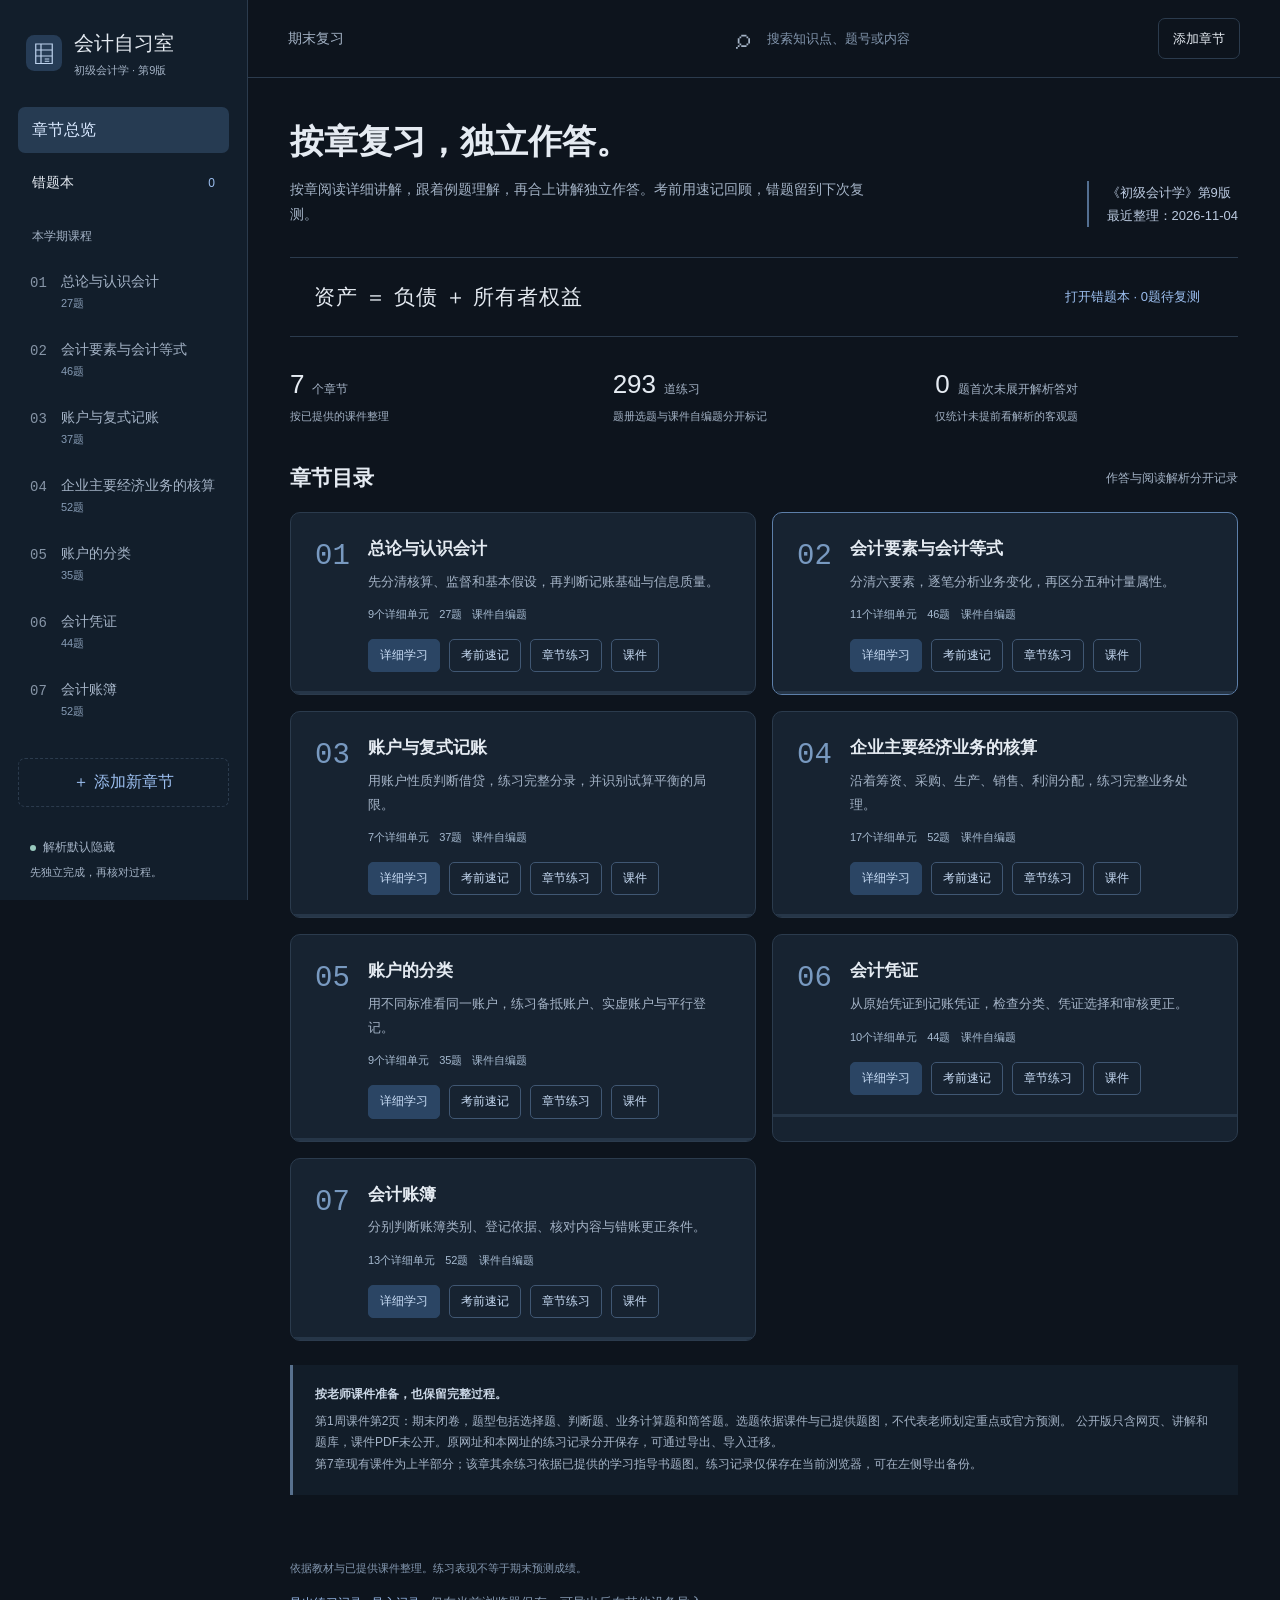
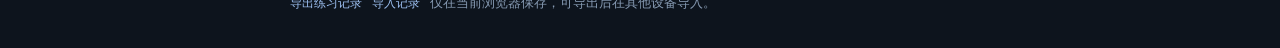
==== commit aa1d4852: "Publish chapter knowledge overviews" ====
--- a/accounting/index.html
+++ b/accounting/index.html
@@ -9,7 +9,7 @@
 <link rel="icon" href="icon.svg" type="image/svg+xml">
 <link rel="stylesheet" href="style.css?v=20261027-map">
 <link rel="stylesheet" href="learning.css?v=20261103-overview">
-<script src="logic.js" defer></script><script src="learning.js?v=20261103-overview" defer></script><script src="app.js?v=20261103-overview" defer></script>
+<script src="logic.js" defer></script><script src="learning.js?v=20261104-overviews" defer></script><script src="app.js?v=20261103-type-order" defer></script>
 </head>
 <body>
 <a class="skip" href="#content">跳到内容</a>
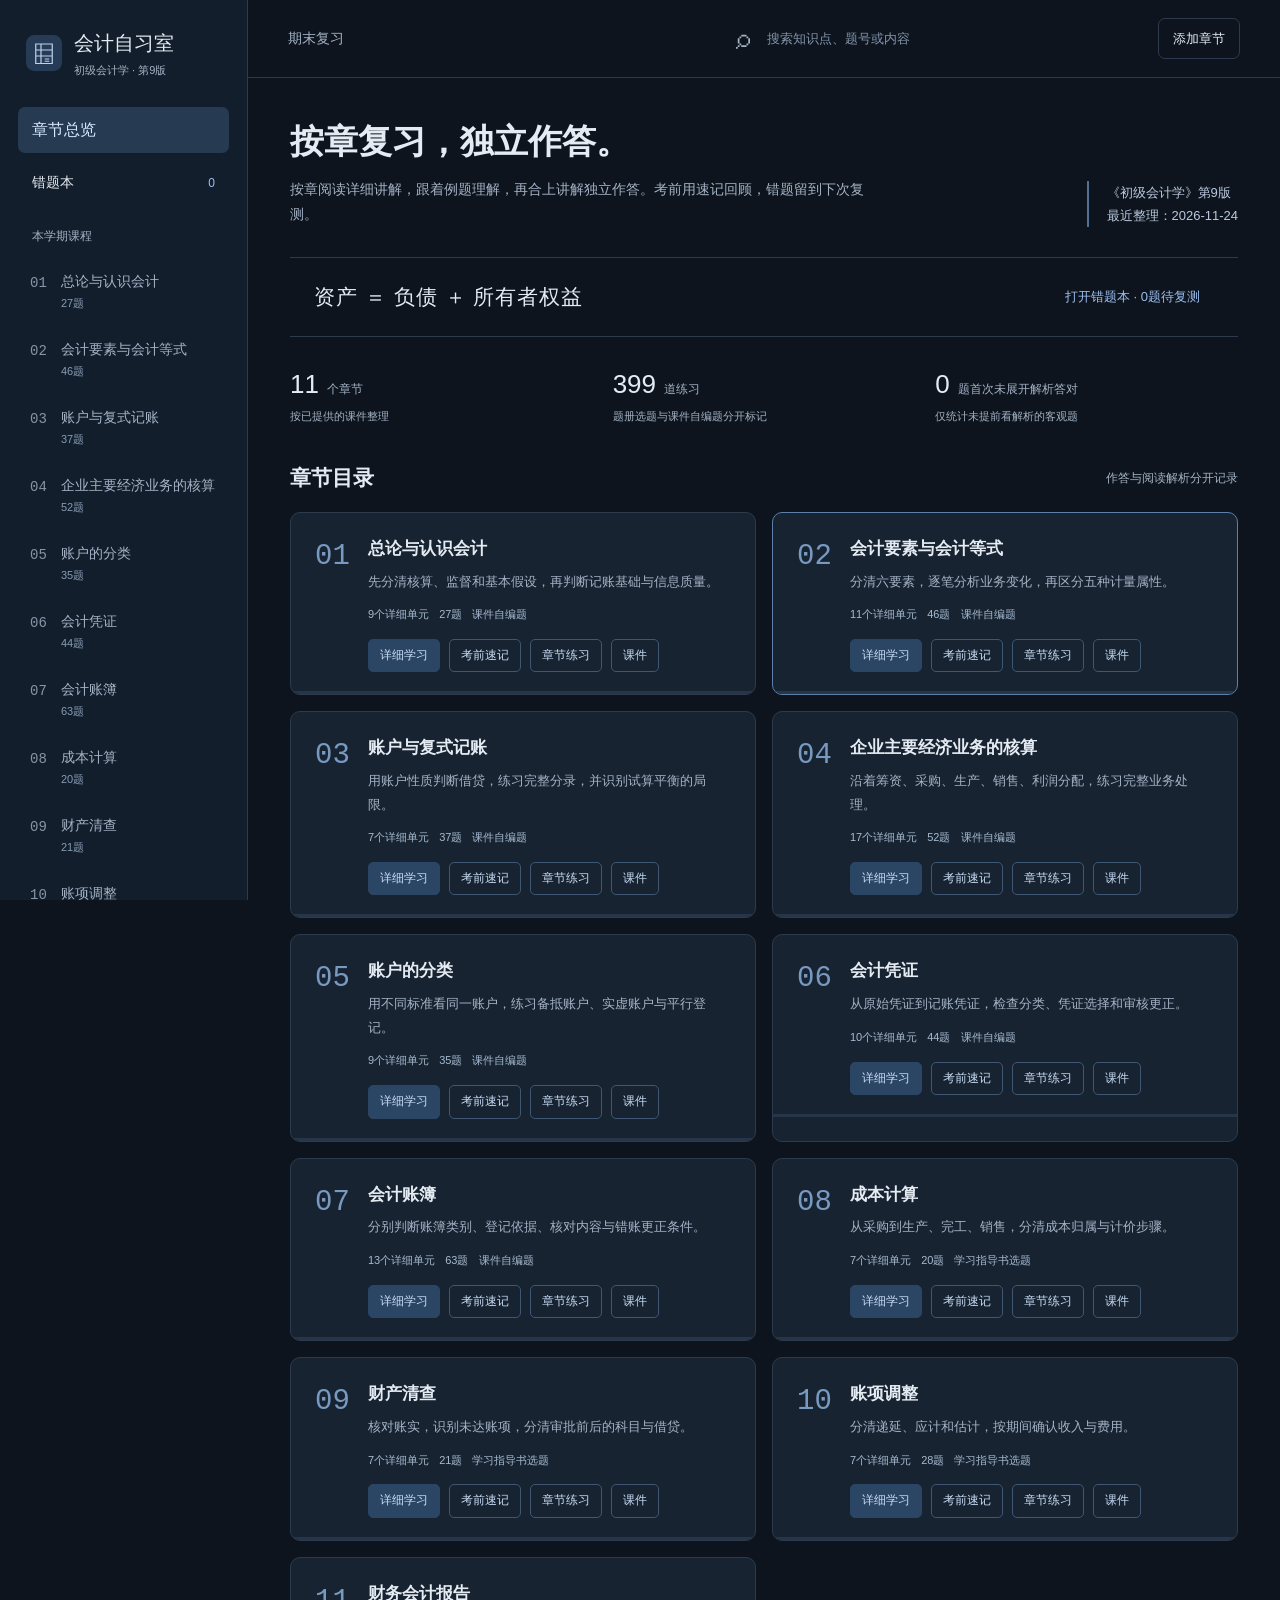
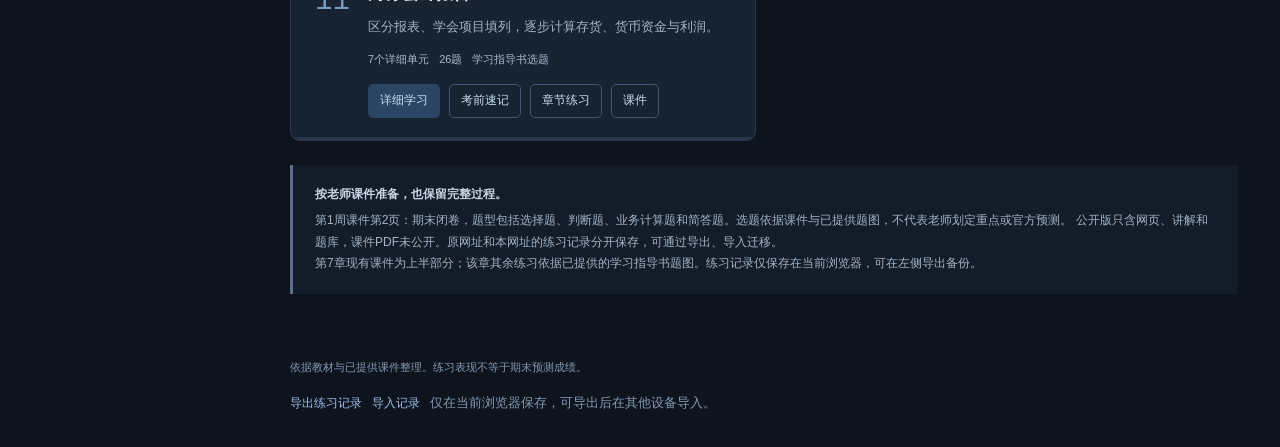
==== commit 7228f490: "Publish beginner explanations and examples for all accounting lessons" ====
--- a/accounting/index.html
+++ b/accounting/index.html
@@ -8,8 +8,8 @@
 <title>会计自习室｜初级会计学第9版</title>
 <link rel="icon" href="icon.svg" type="image/svg+xml">
 <link rel="stylesheet" href="style.css?v=20261027-map">
-<link rel="stylesheet" href="learning.css?v=20261103-overview">
-<script src="logic.js" defer></script><script src="learning.js?v=20261104-overviews" defer></script><script src="app.js?v=20261103-type-order" defer></script>
+<link rel="stylesheet" href="learning.css?v=beginner-lessons-1">
+<script src="logic.js" defer></script><script src="learning.js?v=beginner-lessons-1" defer></script><script src="app.js?v=20261103-type-order" defer></script>
 </head>
 <body>
 <a class="skip" href="#content">跳到内容</a>
--- a/accounting/learning.css
+++ b/accounting/learning.css
@@ -43,6 +43,9 @@
 .requirement{font-size:11px;color:#c0d5ef;background:#263a51;border-radius:4px;padding:2px 9px}
 .lesson-unit .source-note{line-height:1.8}
 .lesson-unit .source-note a{color:#a1bbd9}
+.beginner-intro{padding:16px 18px;border-left:3px solid var(--blue);background:#111e2b;border-radius:5px;margin-bottom:20px;font-size:15px;line-height:1.85}
+.beginner-intro h3,.knowledge-item .beginner-intro h3{font-size:15px;color:#cddbef;margin:0 0 5px}
+.beginner-intro p+h3,.knowledge-item .beginner-intro p+h3{margin-top:13px}
 .lesson-explanation{font-size:15px;line-height:2.05}
 .lesson-explanation p+p{margin-top:18px}
 .lesson-rules{background:#111e2b;border-radius:6px;padding:18px 20px;margin:25px 0}
